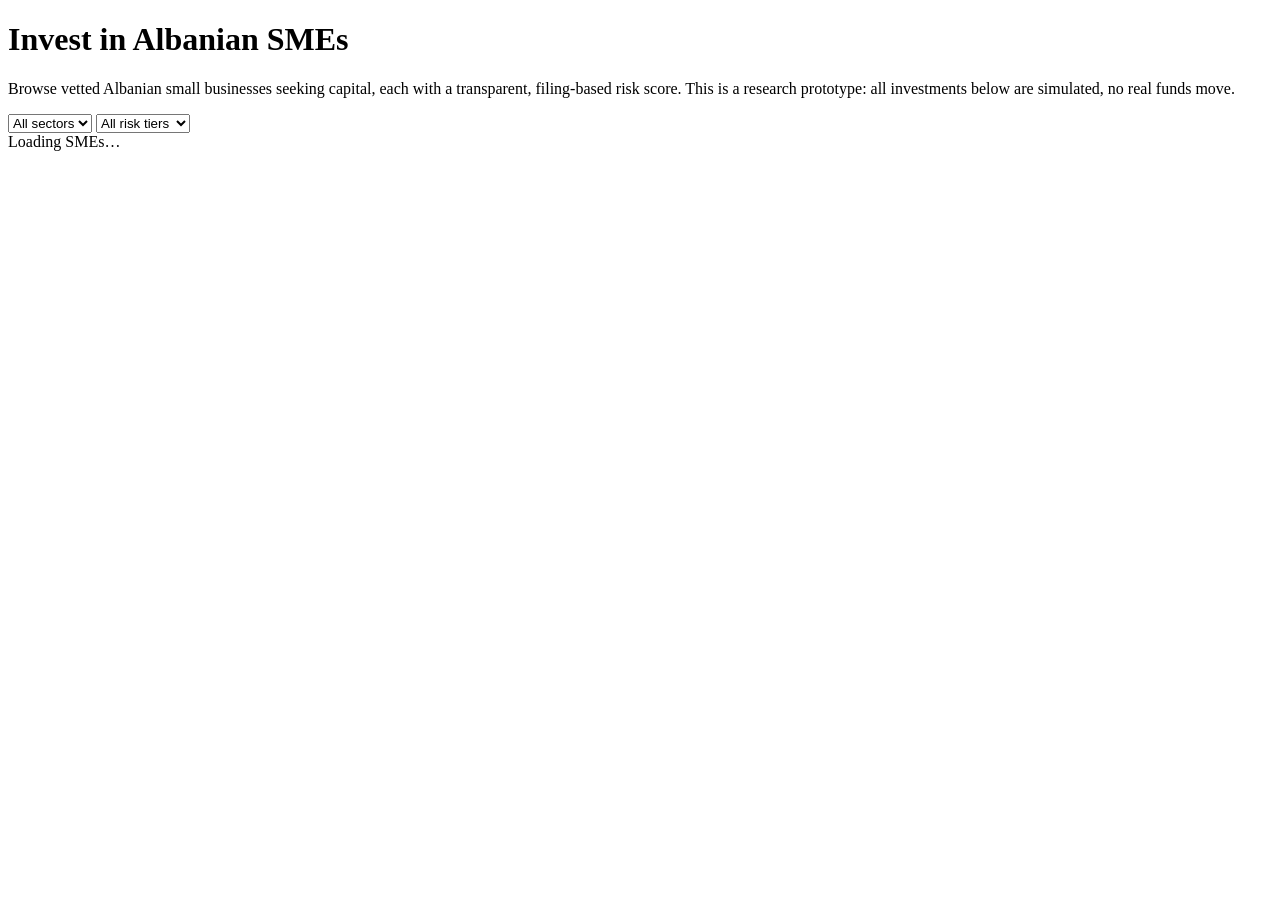
==== frontend/index.html @ 56512184 "Inital Commit" ====
<!doctype html>
<html lang="en">
<head>
  <meta charset="utf-8" />
  <meta name="viewport" content="width=device-width, initial-scale=1" />
  <title>Marketplace — DiasporaInvest Albania</title>
  <link rel="stylesheet" href="/css/style.css" />
</head>
<body>
  <div id="nav"></div>
  <div class="container">
    <h1>Invest in Albanian SMEs</h1>
    <p class="lede">
      Browse vetted Albanian small businesses seeking capital, each with a transparent,
      filing-based risk score. This is a research prototype: all investments below are
      simulated, no real funds move.
    </p>

    <div class="toolbar section-gap">
      <select id="sectorFilter">
        <option value="">All sectors</option>
      </select>
      <select id="tierFilter">
        <option value="">All risk tiers</option>
        <option value="Low">Low risk</option>
        <option value="Medium">Medium risk</option>
        <option value="High">High risk</option>
      </select>
    </div>

    <div id="list" class="grid"><div class="spinner-text">Loading SMEs…</div></div>
  </div>

  <script src="/js/api.js"></script>
  <script>
    mountNav("market");

    const listEl = document.getElementById("list");
    const sectorFilter = document.getElementById("sectorFilter");
    const tierFilter = document.getElementById("tierFilter");

    let all = [];

    function render() {
      const sector = sectorFilter.value;
      const tier = tierFilter.value;
      const filtered = all.filter(s => (!sector || s.sector === sector) && (!tier || s.risk_tier === tier));

      if (filtered.length === 0) {
        listEl.innerHTML = `<p class="muted">No SMEs match these filters.</p>`;
        return;
      }

      listEl.innerHTML = filtered.map(s => `
        <a class="sme-card" href="/sme.html?id=${s.id}">
          <h3>${s.name}</h3>
          <div class="sme-meta">${s.sector} · ${s.city} · founded ${s.founded_year} · ${s.employees} employees</div>
          <div class="sme-desc">Seeking ${fmtMoney(s.funding_goal)} in diaspora capital.</div>
          <div class="sme-card-footer">
            ${tierBadge(s.risk_tier, s.risk_unavailable, s.risk_stale)}
            <span class="muted">${s.risk_score != null ? s.risk_score.toFixed(0) + "/100" : ""}</span>
          </div>
        </a>
      `).join("");
    }

    async function load() {
      try {
        all = await api.listSmes({ status: "vetted" });
        const sectors = [...new Set(all.map(s => s.sector))].sort();
        sectorFilter.innerHTML = `<option value="">All sectors</option>` + sectors.map(s => `<option>${s}</option>`).join("");
        render();
      } catch (e) {
        listEl.innerHTML = `<div class="notice notice-error">Could not load SMEs: ${e.message}</div>`;
      }
    }

    sectorFilter.addEventListener("change", render);
    tierFilter.addEventListener("change", render);
    load();
  </script>
</body>
</html>
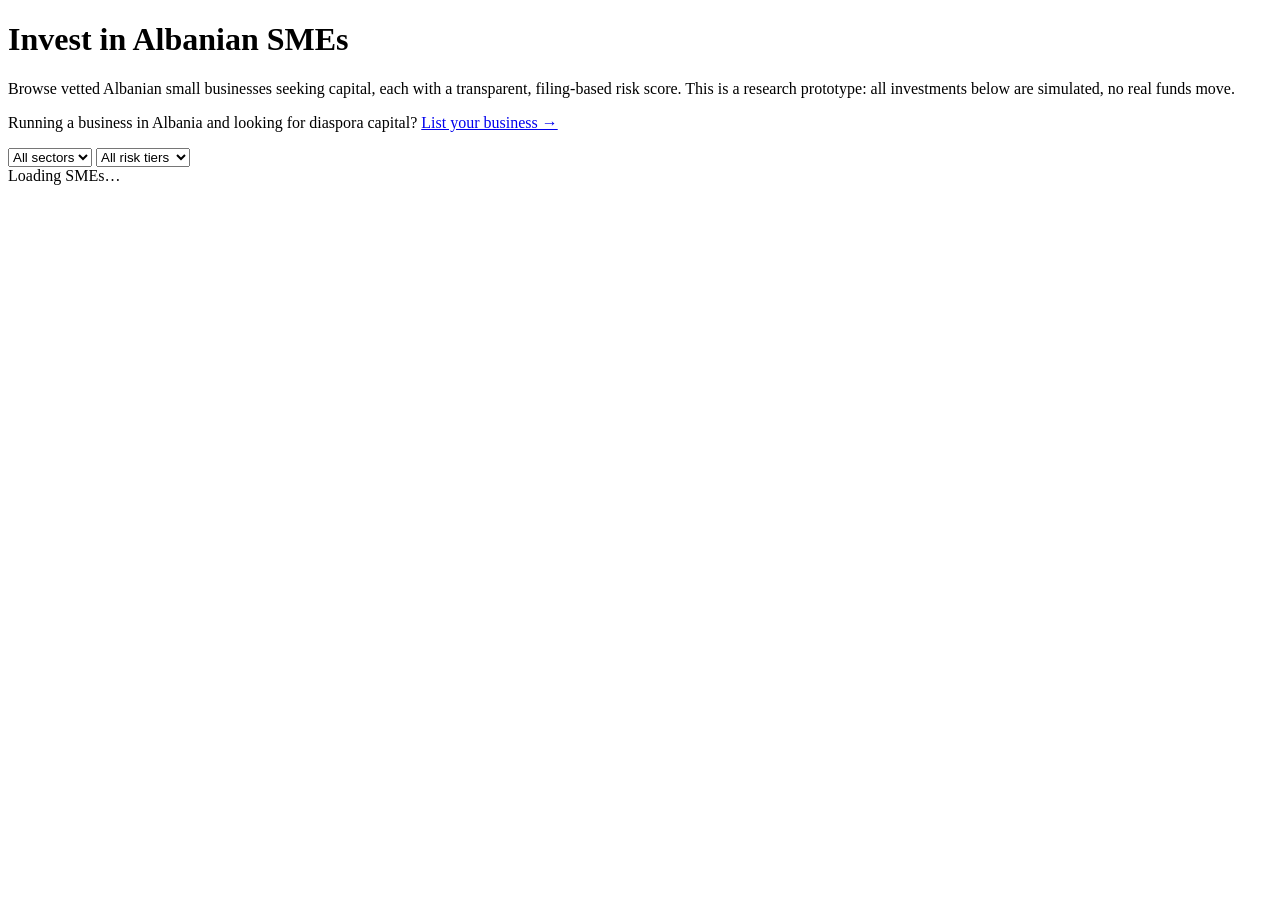
==== commit 04794b1a: "Inital Commit" ====
--- a/frontend/index.html
+++ b/frontend/index.html
@@ -14,6 +14,10 @@
       Browse vetted Albanian small businesses seeking capital, each with a transparent,
       filing-based risk score. This is a research prototype: all investments below are
       simulated, no real funds move.
+    </p>
+    <p class="lede">
+      Running a business in Albania and looking for diaspora capital?
+      <a href="/sme-signup.html">List your business &rarr;</a>
     </p>
 
     <div class="toolbar section-gap">
@@ -32,52 +36,6 @@
   </div>
 
   <script src="/js/api.js"></script>
-  <script>
-    mountNav("market");
-
-    const listEl = document.getElementById("list");
-    const sectorFilter = document.getElementById("sectorFilter");
-    const tierFilter = document.getElementById("tierFilter");
-
-    let all = [];
-
-    function render() {
-      const sector = sectorFilter.value;
-      const tier = tierFilter.value;
-      const filtered = all.filter(s => (!sector || s.sector === sector) && (!tier || s.risk_tier === tier));
-
-      if (filtered.length === 0) {
-        listEl.innerHTML = `<p class="muted">No SMEs match these filters.</p>`;
-        return;
-      }
-
-      listEl.innerHTML = filtered.map(s => `
-        <a class="sme-card" href="/sme.html?id=${s.id}">
-          <h3>${s.name}</h3>
-          <div class="sme-meta">${s.sector} · ${s.city} · founded ${s.founded_year} · ${s.employees} employees</div>
-          <div class="sme-desc">Seeking ${fmtMoney(s.funding_goal)} in diaspora capital.</div>
-          <div class="sme-card-footer">
-            ${tierBadge(s.risk_tier, s.risk_unavailable, s.risk_stale)}
-            <span class="muted">${s.risk_score != null ? s.risk_score.toFixed(0) + "/100" : ""}</span>
-          </div>
-        </a>
-      `).join("");
-    }
-
-    async function load() {
-      try {
-        all = await api.listSmes({ status: "vetted" });
-        const sectors = [...new Set(all.map(s => s.sector))].sort();
-        sectorFilter.innerHTML = `<option value="">All sectors</option>` + sectors.map(s => `<option>${s}</option>`).join("");
-        render();
-      } catch (e) {
-        listEl.innerHTML = `<div class="notice notice-error">Could not load SMEs: ${e.message}</div>`;
-      }
-    }
-
-    sectorFilter.addEventListener("change", render);
-    tierFilter.addEventListener("change", render);
-    load();
-  </script>
+  <script src="/js/page-market.js"></script>
 </body>
 </html>
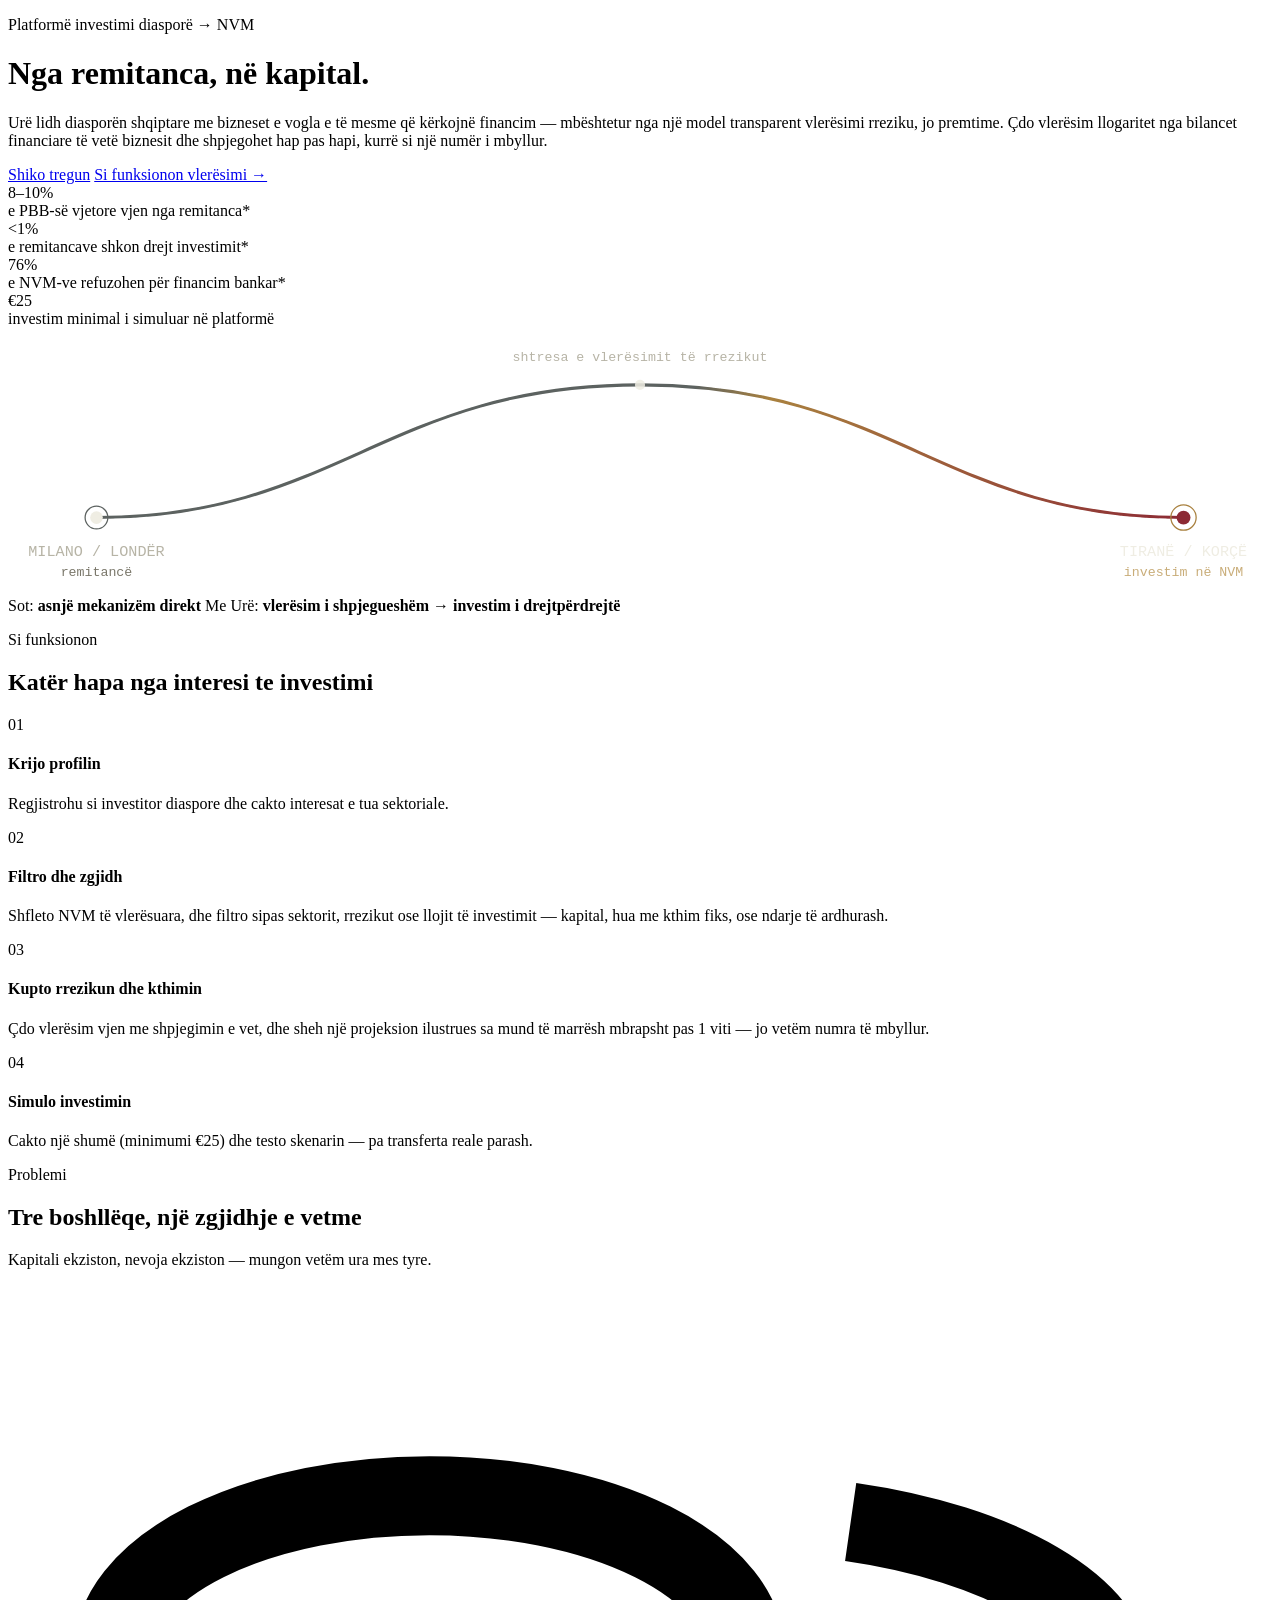
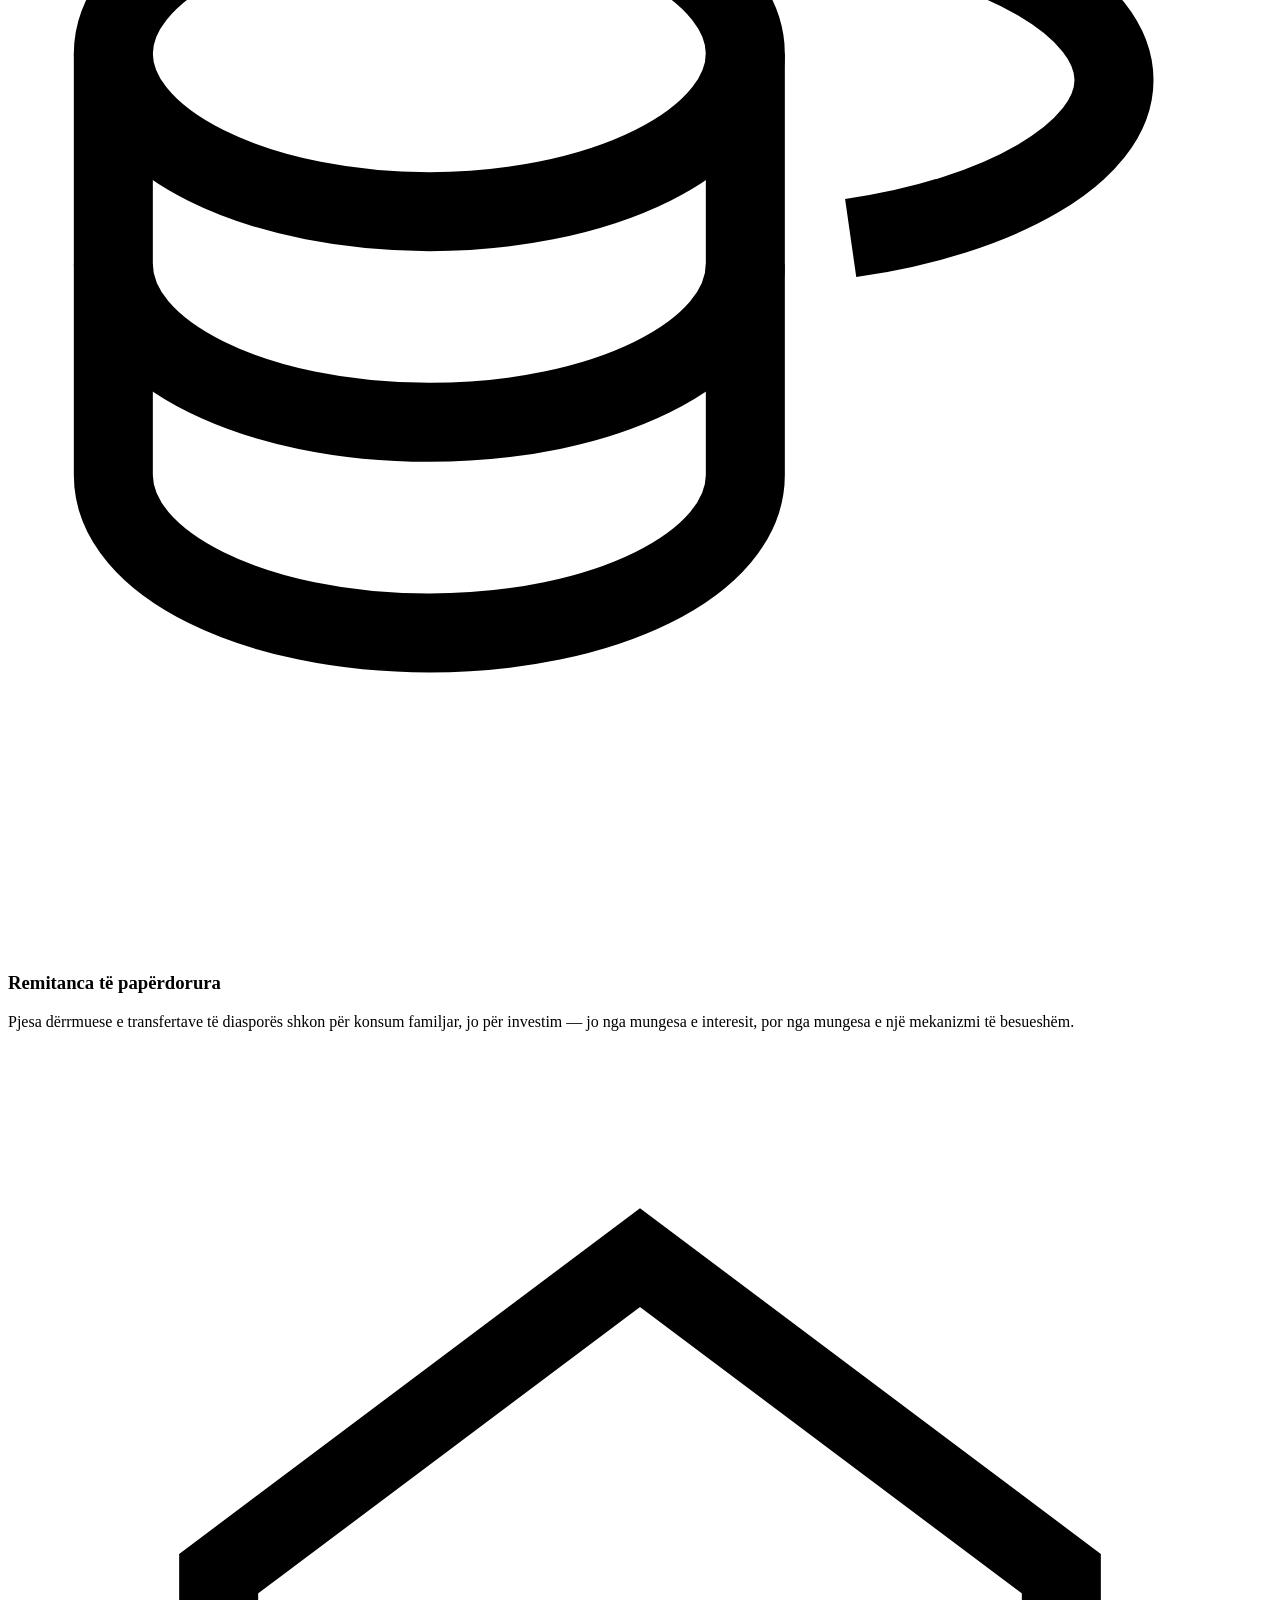
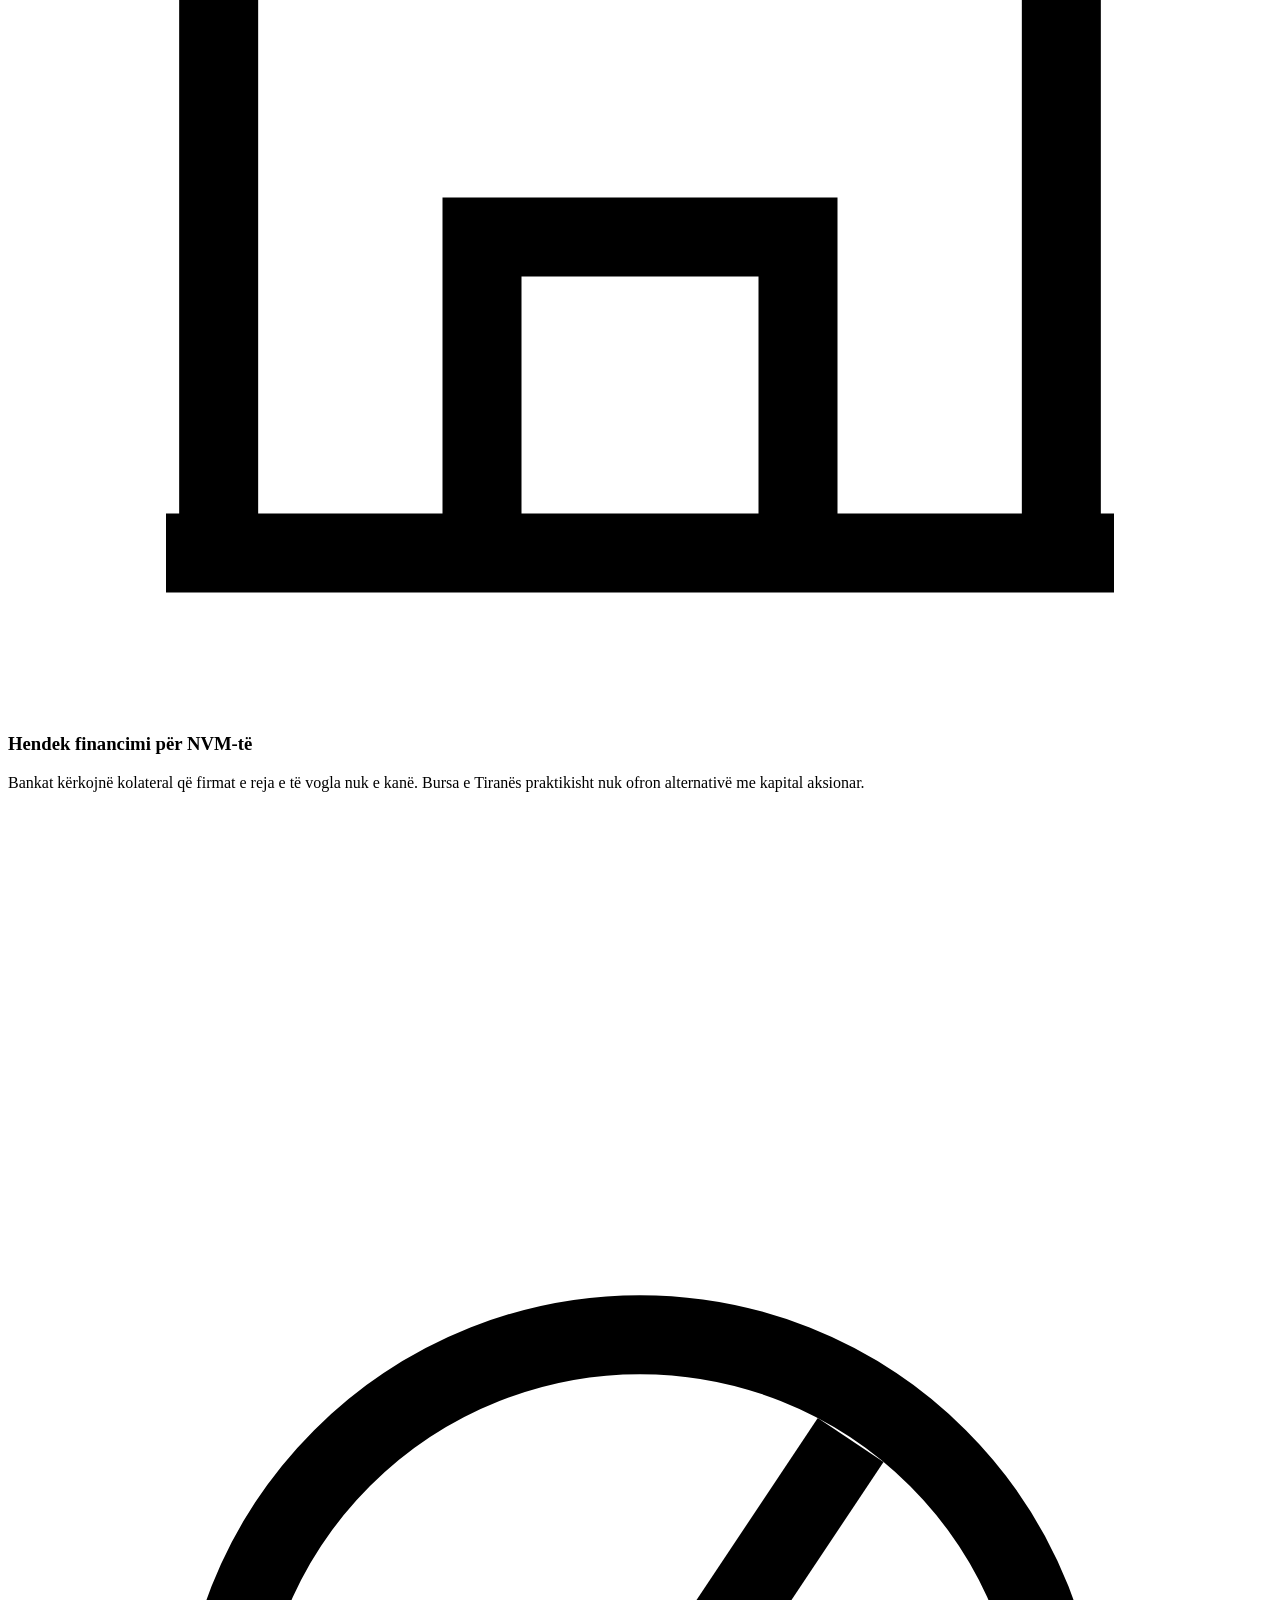
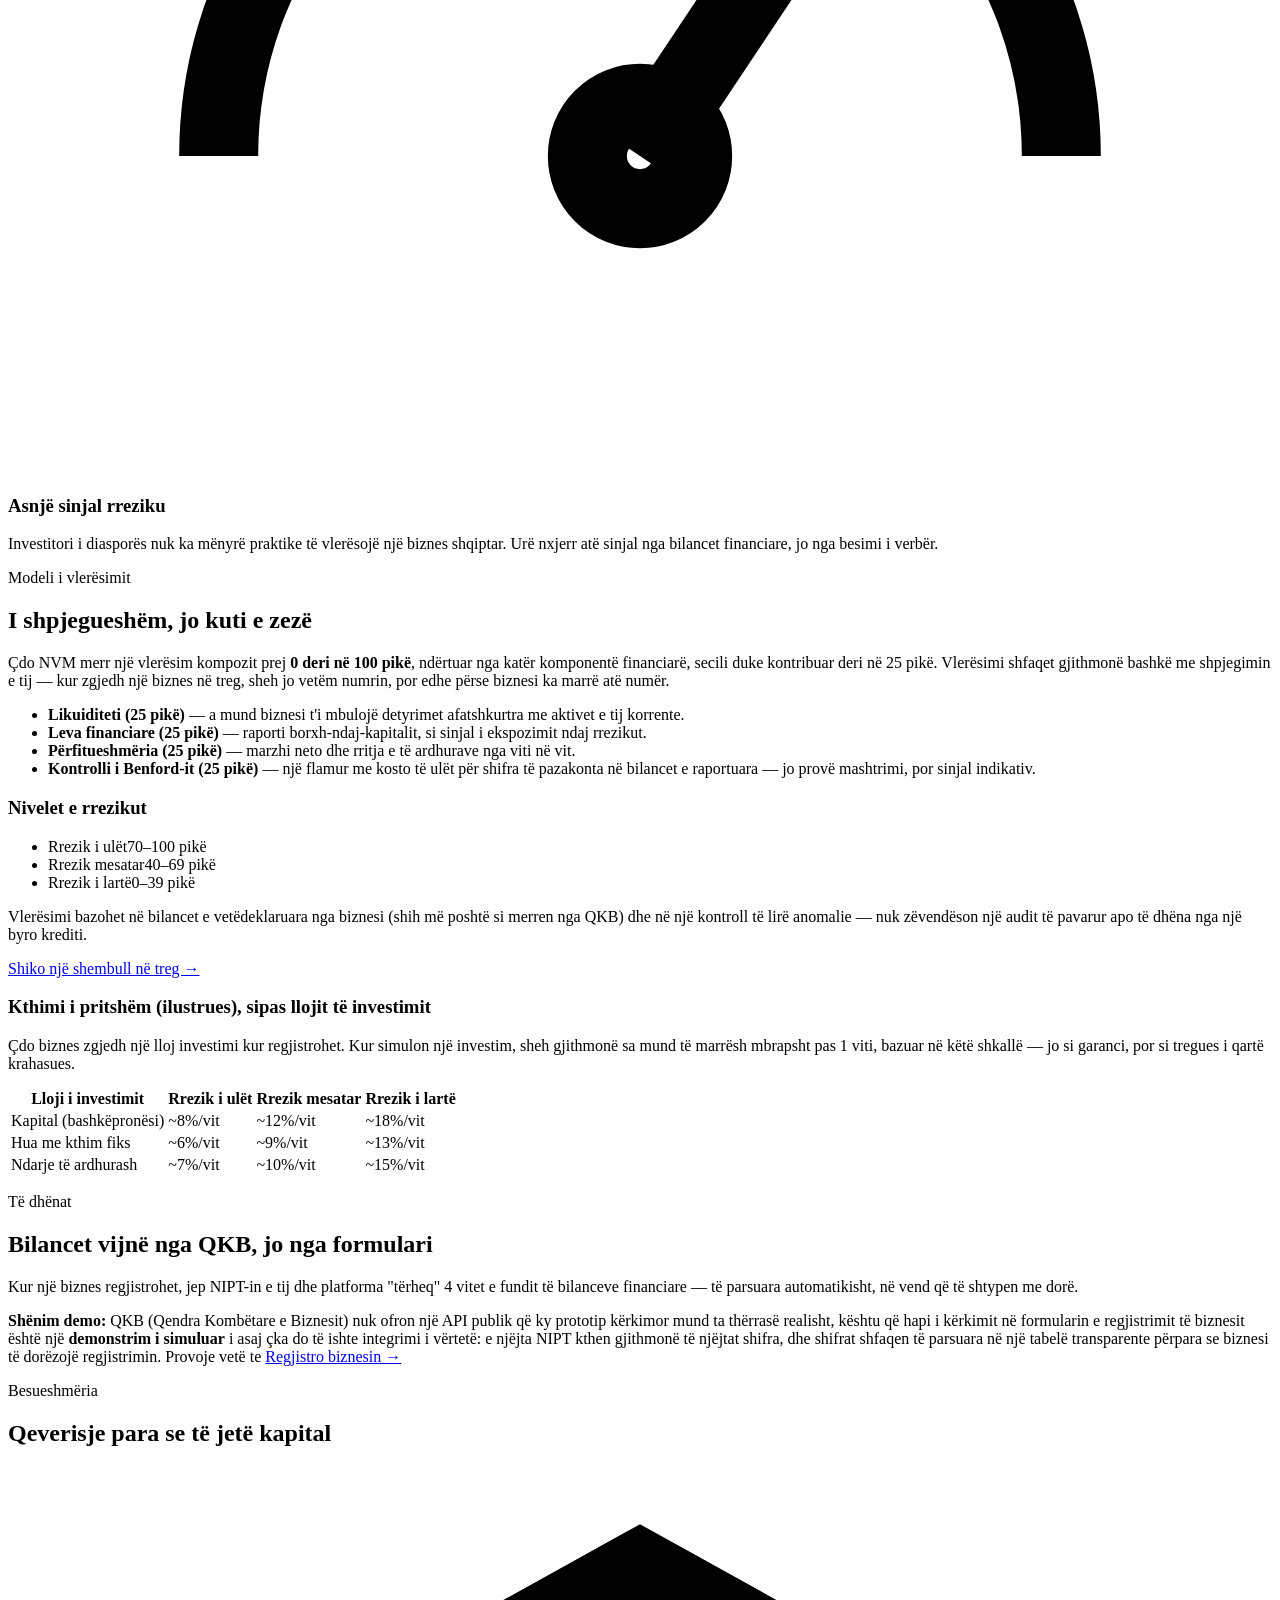
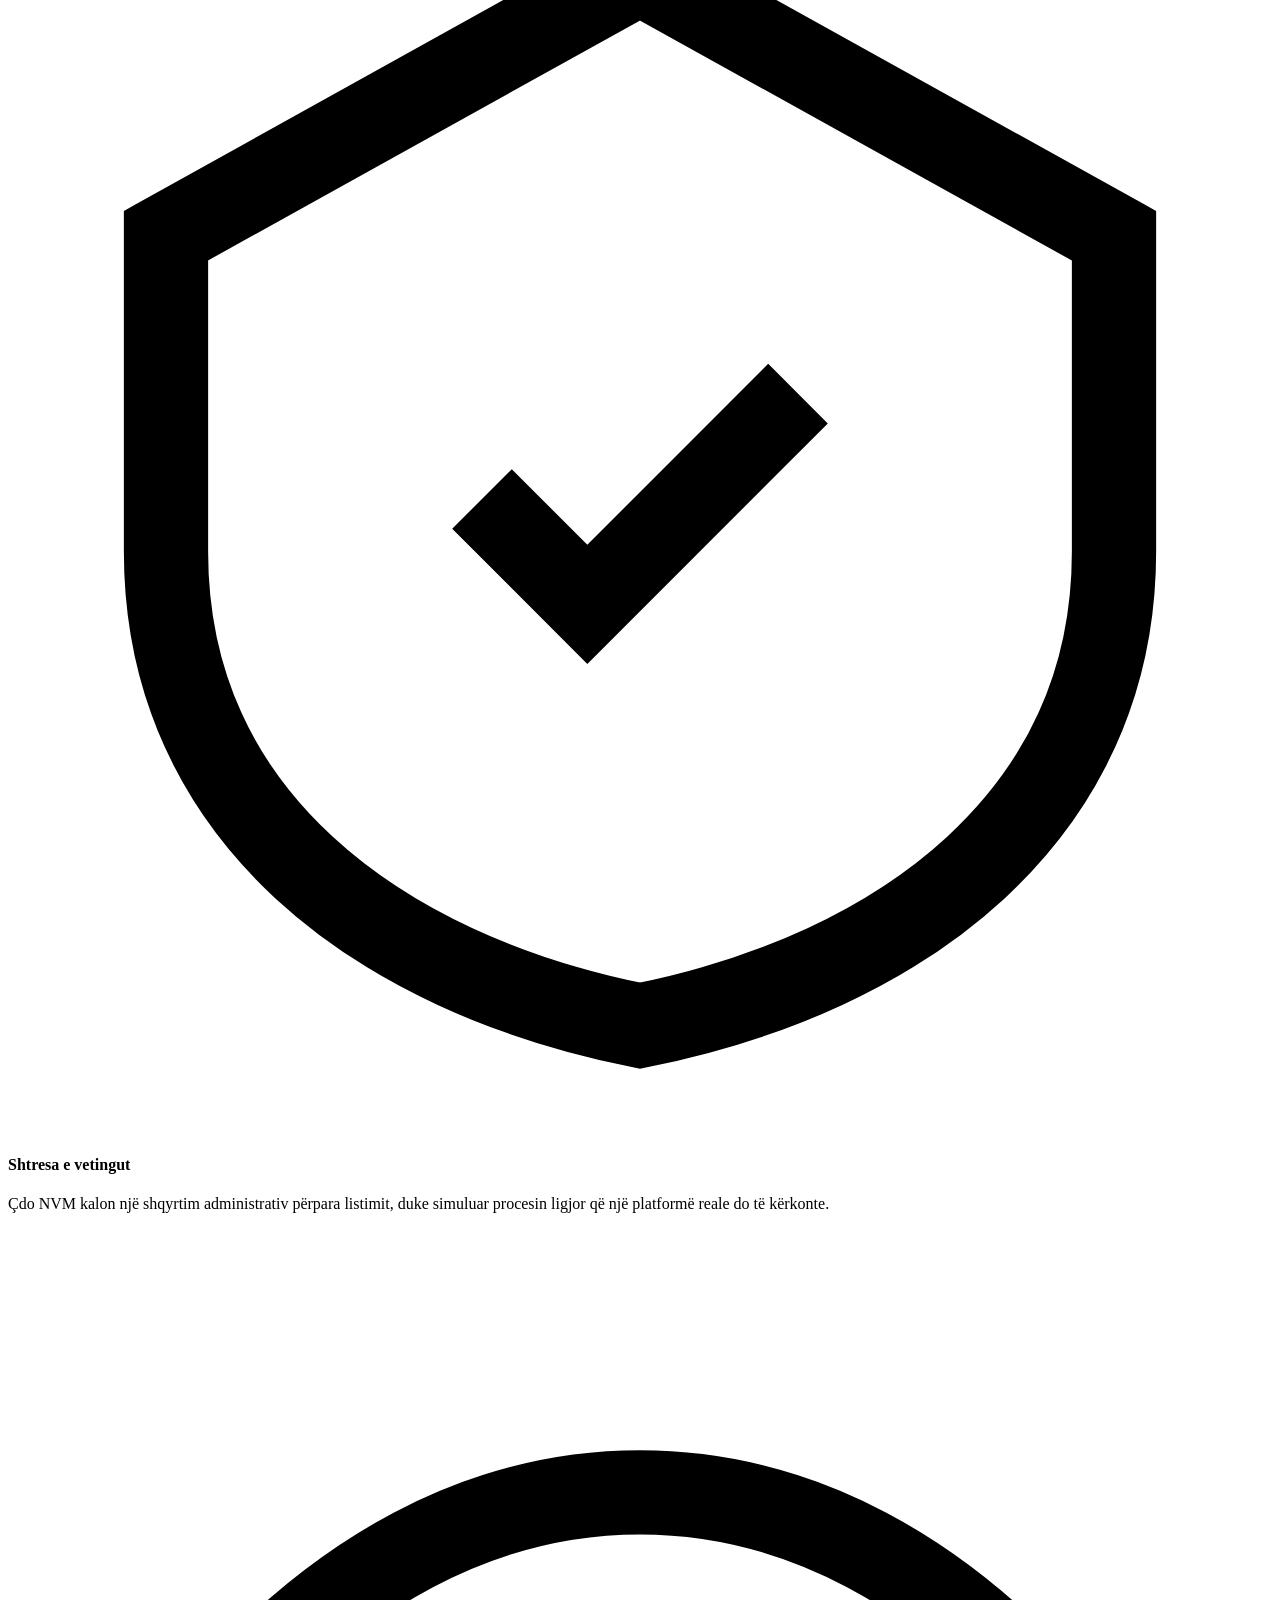
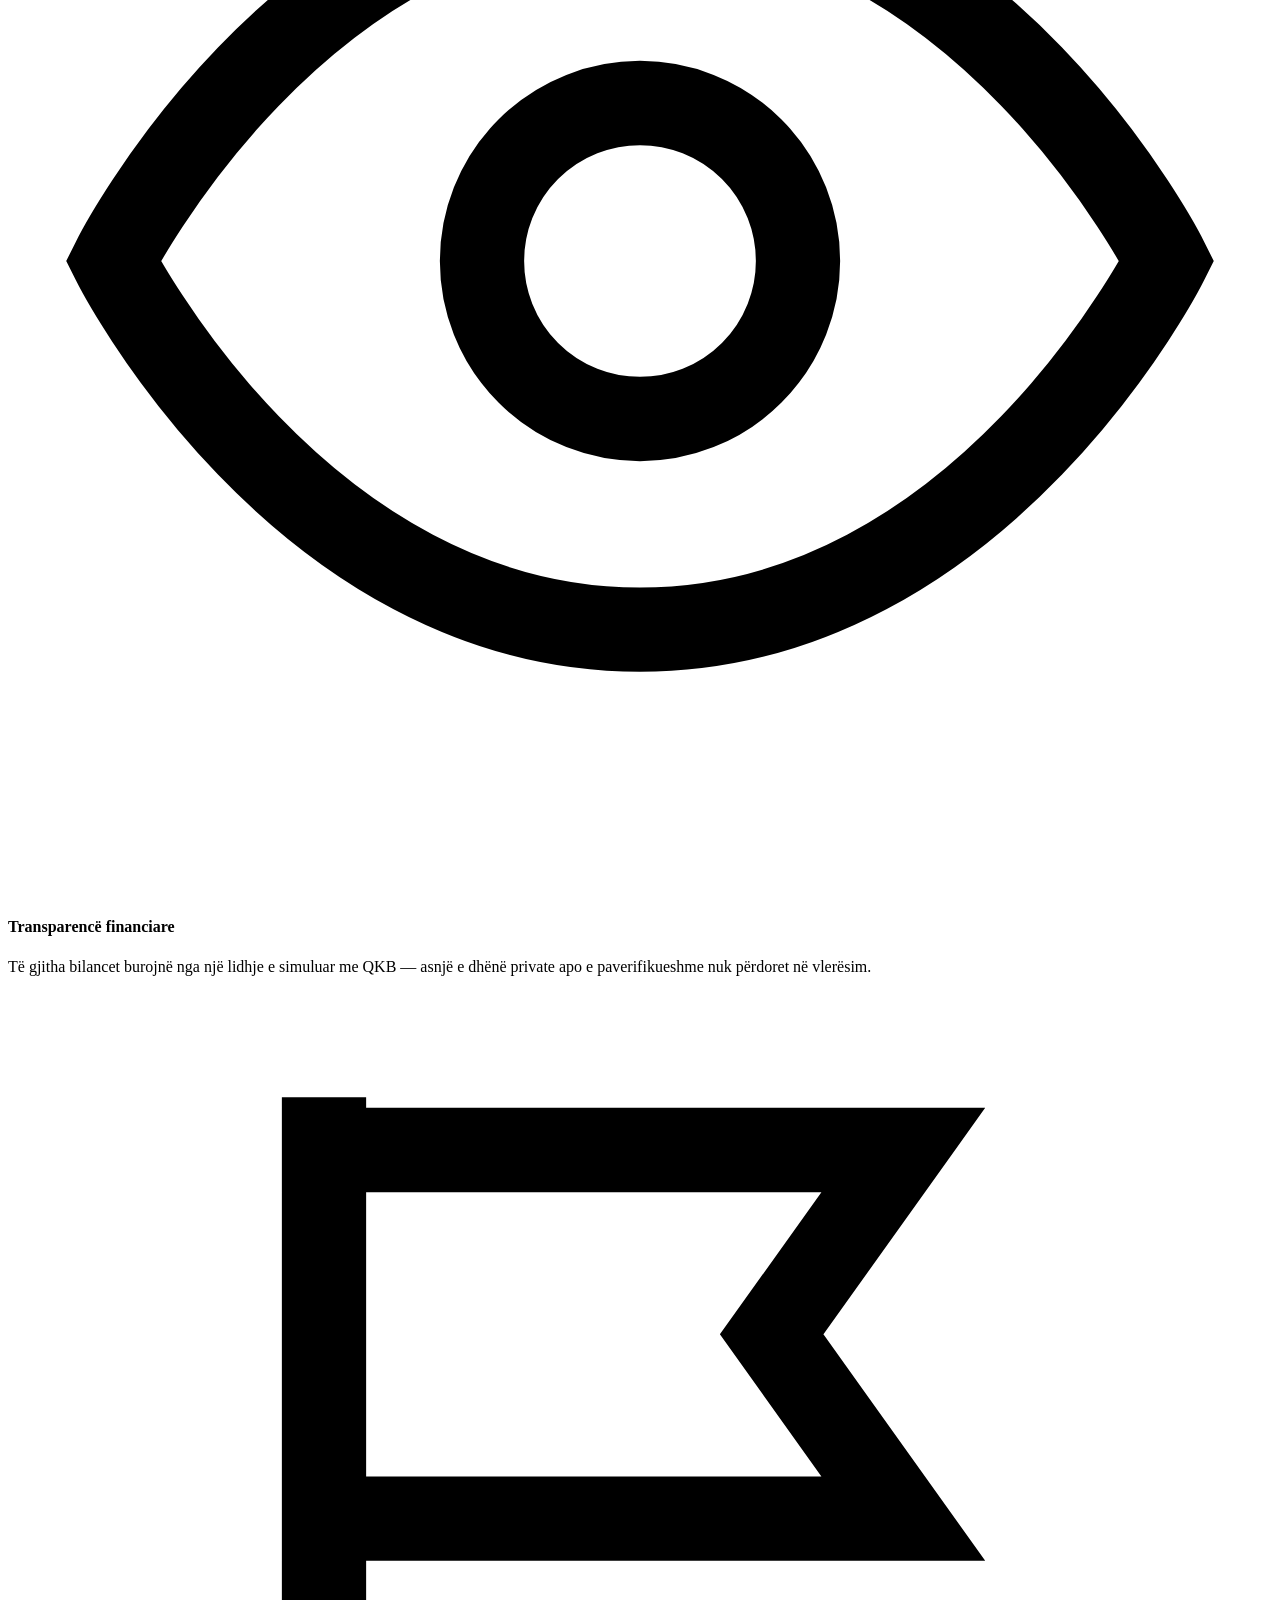
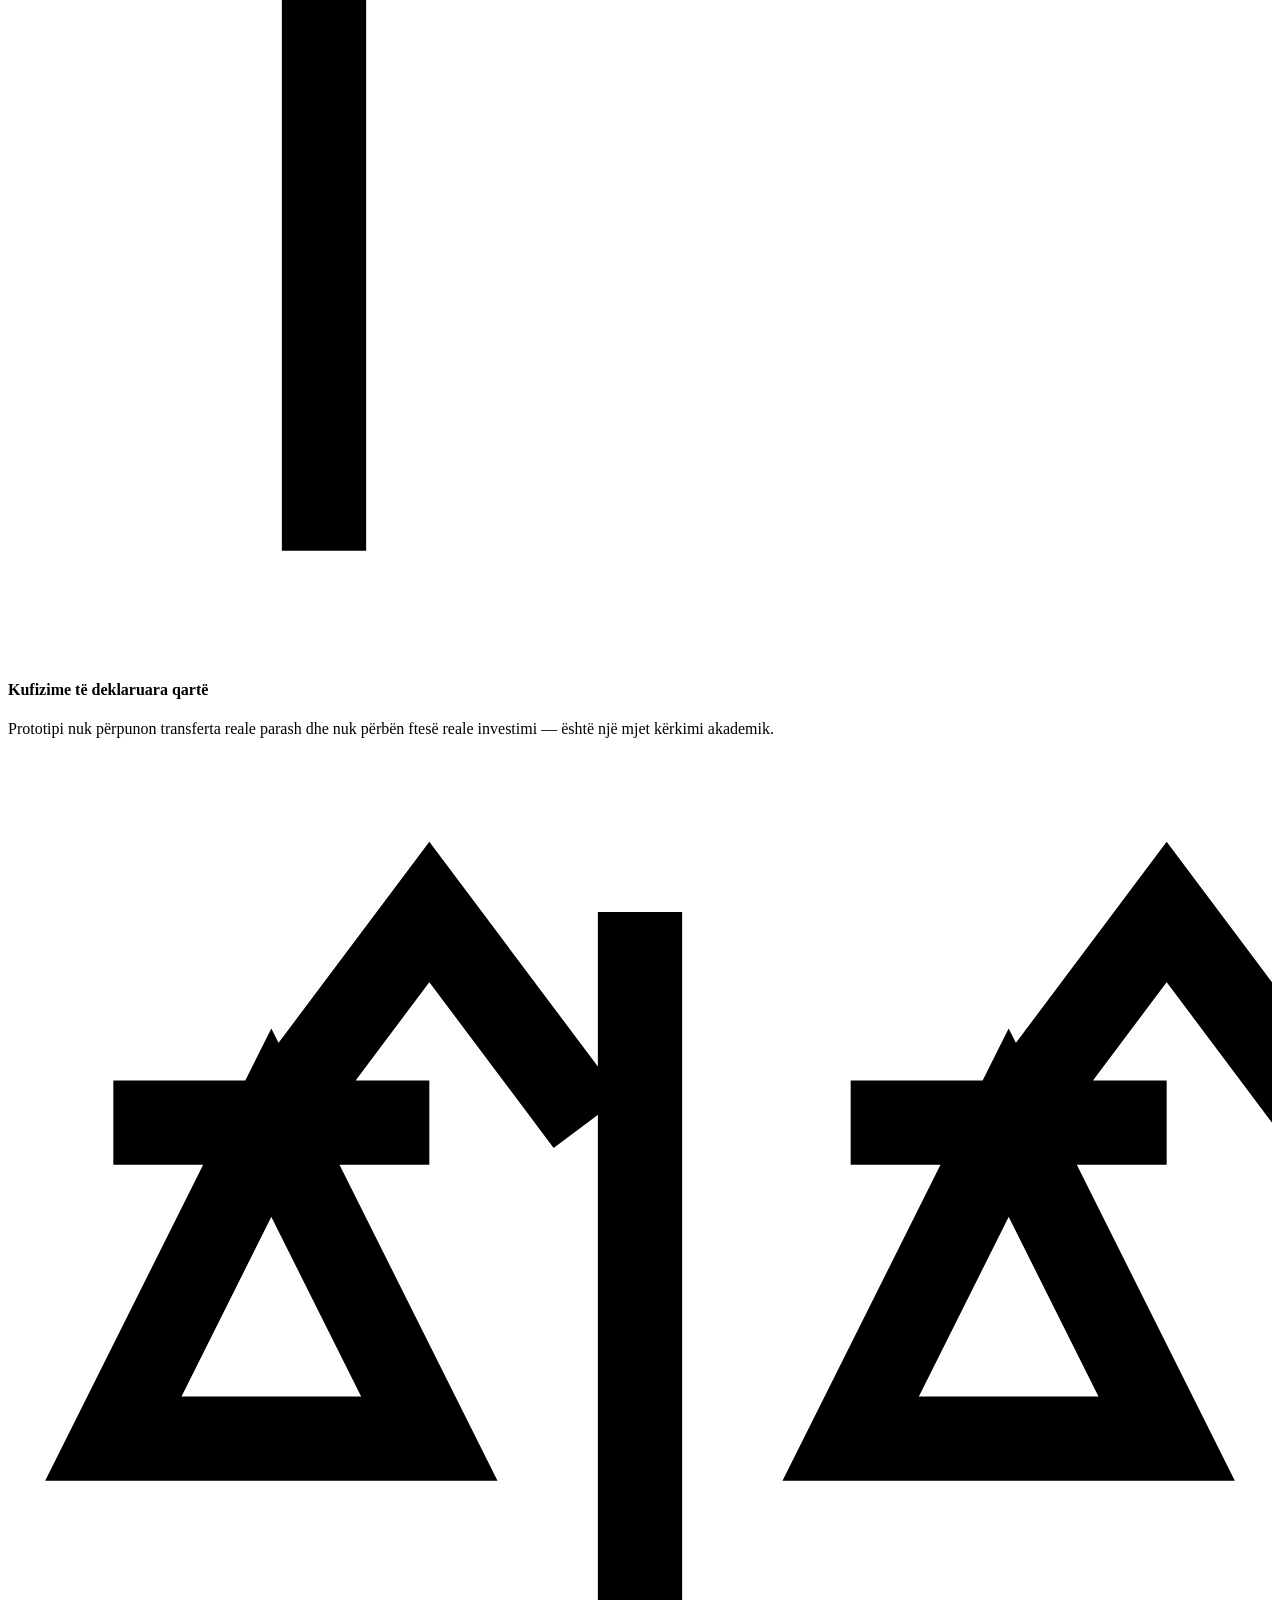
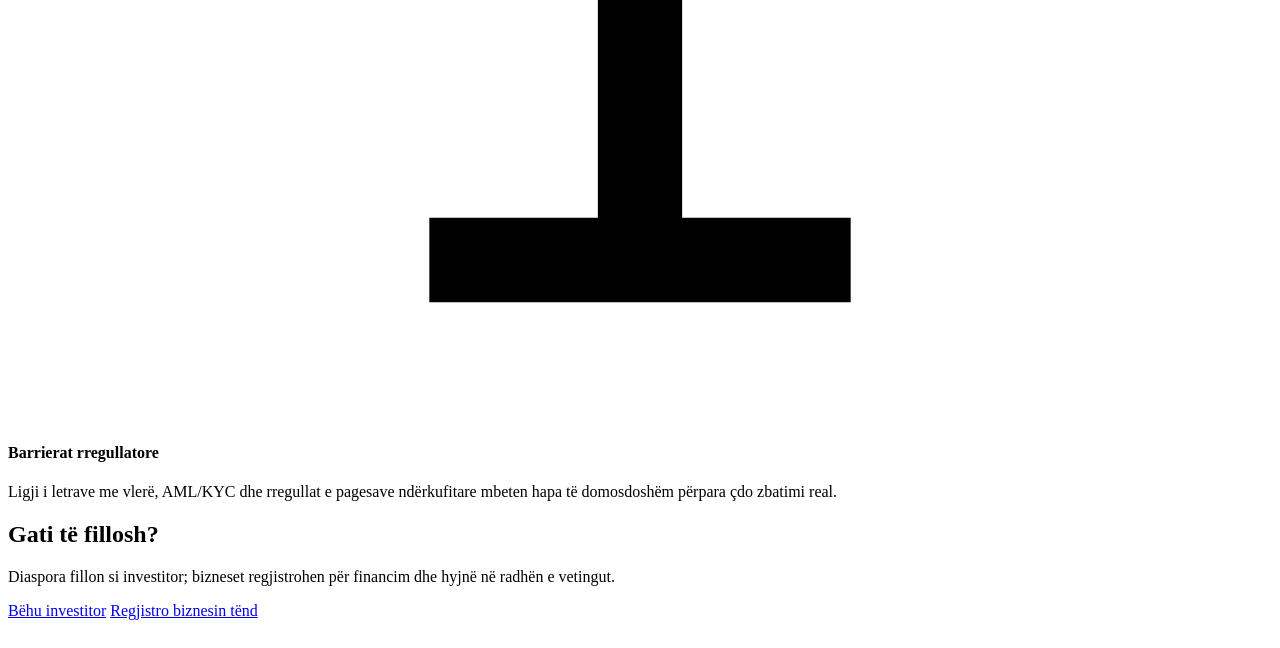
==== commit 2cc6260b: "fixed some UI components and added features related to the data integrity by creating an integration" ====
--- a/frontend/index.html
+++ b/frontend/index.html
@@ -1,41 +1,260 @@
 <!doctype html>
-<html lang="en">
+<html lang="sq">
 <head>
   <meta charset="utf-8" />
   <meta name="viewport" content="width=device-width, initial-scale=1" />
-  <title>Marketplace — DiasporaInvest Albania</title>
+  <title>Urë — Nga remitanca, në kapital</title>
+  <script src="/js/theme-init.js"></script>
   <link rel="stylesheet" href="/css/style.css" />
 </head>
 <body>
   <div id="nav"></div>
-  <div class="container">
-    <h1>Invest in Albanian SMEs</h1>
+
+  <div class="container hero">
+    <p class="eyebrow">Platformë investimi diasporë → NVM</p>
+    <h1>Nga remitanca, në kapital.</h1>
     <p class="lede">
-      Browse vetted Albanian small businesses seeking capital, each with a transparent,
-      filing-based risk score. This is a research prototype: all investments below are
-      simulated, no real funds move.
+      Urë lidh diasporën shqiptare me bizneset e vogla e të mesme që kërkojnë financim —
+      mbështetur nga një model transparent vlerësimi rreziku, jo premtime. Çdo vlerësim
+      llogaritet nga bilancet financiare të vetë biznesit dhe shpjegohet hap pas hapi,
+      kurrë si një numër i mbyllur.
     </p>
-    <p class="lede">
-      Running a business in Albania and looking for diaspora capital?
-      <a href="/sme-signup.html">List your business &rarr;</a>
-    </p>
-
-    <div class="toolbar section-gap">
-      <select id="sectorFilter">
-        <option value="">All sectors</option>
-      </select>
-      <select id="tierFilter">
-        <option value="">All risk tiers</option>
-        <option value="Low">Low risk</option>
-        <option value="Medium">Medium risk</option>
-        <option value="High">High risk</option>
-      </select>
-    </div>
-
-    <div id="list" class="grid"><div class="spinner-text">Loading SMEs…</div></div>
+    <div class="hero-actions">
+      <a class="cta-btn btn primary" href="/marketplace.html">Shiko tregun</a>
+      <a class="cta-ghost btn" href="#modeli-vleresimit">Si funksionon vlerësimi →</a>
+    </div>
+    <div class="stat-strip">
+      <div><div class="stat-num">8–10%</div><div class="stat-label">e PBB-së vjetore vjen nga remitanca*</div></div>
+      <div><div class="stat-num">&lt;1%</div><div class="stat-label">e remitancave shkon drejt investimit*</div></div>
+      <div><div class="stat-num">76%</div><div class="stat-label">e NVM-ve refuzohen për financim bankar*</div></div>
+      <div><div class="stat-num">€25</div><div class="stat-label">investim minimal i simuluar në platformë</div></div>
+    </div>
   </div>
 
+  <div class="container bridge-wrap">
+    <div class="bridge-frame">
+      <svg viewBox="0 0 1000 210" xmlns="http://www.w3.org/2000/svg" aria-hidden="true">
+        <defs>
+          <linearGradient id="threadGrad" x1="0" y1="0" x2="1" y2="0">
+            <stop offset="0" stop-color="#5C6260"/>
+            <stop offset="0.55" stop-color="#5C6260"/>
+            <stop offset="0.62" stop-color="#A9813F"/>
+            <stop offset="1" stop-color="#8C2A34"/>
+          </linearGradient>
+        </defs>
+        <path d="M70 150 C 260 150, 300 45, 500 45 S 740 150, 930 150" fill="none" stroke="url(#threadGrad)" stroke-width="1.6" stroke-dasharray="4 6" opacity="0.6"/>
+        <path d="M70 150 C 260 150, 300 45, 500 45 S 740 150, 930 150" fill="none" stroke="url(#threadGrad)" stroke-width="2.4"/>
+        <circle cx="70" cy="150" r="5" fill="#EFEDE3"/>
+        <circle cx="70" cy="150" r="9" fill="none" stroke="#5C6260" stroke-width="1"/>
+        <text x="70" y="180" text-anchor="middle" font-family="ui-monospace,monospace" font-size="12" fill="#B7B4A6">MILANO / LONDËR</text>
+        <text x="70" y="196" text-anchor="middle" font-family="ui-monospace,monospace" font-size="10.5" fill="#7A776A">remitancë</text>
+        <circle cx="930" cy="150" r="5.5" fill="#8C2A34"/>
+        <circle cx="930" cy="150" r="10" fill="none" stroke="#A9813F" stroke-width="1"/>
+        <text x="930" y="180" text-anchor="middle" font-family="ui-monospace,monospace" font-size="12" fill="#EFEDE3">TIRANË / KORÇË</text>
+        <text x="930" y="196" text-anchor="middle" font-family="ui-monospace,monospace" font-size="10.5" fill="#C9AD79">investim në NVM</text>
+        <circle cx="500" cy="45" r="4" fill="#EFEDE3" opacity="0.85"/>
+        <text x="500" y="26" text-anchor="middle" font-family="ui-monospace,monospace" font-size="10.5" fill="#B7B4A6">shtresa e vlerësimit të rrezikut</text>
+      </svg>
+      <div class="bridge-caption">
+        <span>Sot: <b>asnjë mekanizëm direkt</b></span>
+        <span>Me Urë: <b>vlerësim i shpjegueshëm → investim i drejtpërdrejtë</b></span>
+      </div>
+    </div>
+  </div>
+
+  <section class="container landing-section" id="si-funksionon">
+    <div class="landing-head">
+      <div>
+        <p class="section-tag">Si funksionon</p>
+        <h2>Katër hapa nga interesi te investimi</h2>
+      </div>
+    </div>
+    <div class="steps">
+      <div class="step">
+        <span class="step-num">01</span>
+        <h4>Krijo profilin</h4>
+        <p>Regjistrohu si investitor diaspore dhe cakto interesat e tua sektoriale.</p>
+      </div>
+      <div class="step">
+        <span class="step-num">02</span>
+        <h4>Filtro dhe zgjidh</h4>
+        <p>Shfleto NVM të vlerësuara, dhe filtro sipas sektorit, rrezikut ose llojit të
+        investimit — kapital, hua me kthim fiks, ose ndarje të ardhurash.</p>
+      </div>
+      <div class="step">
+        <span class="step-num">03</span>
+        <h4>Kupto rrezikun dhe kthimin</h4>
+        <p>Çdo vlerësim vjen me shpjegimin e vet, dhe sheh një projeksion ilustrues sa mund
+        të marrësh mbrapsht pas 1 viti — jo vetëm numra të mbyllur.</p>
+      </div>
+      <div class="step">
+        <span class="step-num">04</span>
+        <h4>Simulo investimin</h4>
+        <p>Cakto një shumë (minimumi €25) dhe testo skenarin — pa transferta reale parash.</p>
+      </div>
+    </div>
+  </section>
+
+  <section class="container landing-section" id="problemi">
+    <div class="landing-head">
+      <div>
+        <p class="section-tag">Problemi</p>
+        <h2>Tre boshllëqe, një zgjidhje e vetme</h2>
+      </div>
+      <p class="lede">Kapitali ekziston, nevoja ekziston — mungon vetëm ura mes tyre.</p>
+    </div>
+    <div class="problems">
+      <div class="problem-card">
+        <svg class="problem-icon" viewBox="0 0 24 24" fill="none" stroke="currentColor" stroke-width="1.5"><ellipse cx="8" cy="7" rx="6" ry="3"/><path d="M2 7v4c0 1.7 2.7 3 6 3s6-1.3 6-3V7"/><path d="M2 11v4c0 1.7 2.7 3 6 3s6-1.3 6-3v-4"/><path d="M16 4.5c2.8.4 5 1.6 5 3s-2.2 2.6-5 3"/></svg>
+        <h3>Remitanca të papërdorura</h3>
+        <p>Pjesa dërrmuese e transfertave të diasporës shkon për konsum familjar, jo për
+        investim — jo nga mungesa e interesit, por nga mungesa e një mekanizmi të besueshëm.</p>
+      </div>
+      <div class="problem-card">
+        <svg class="problem-icon" viewBox="0 0 24 24" fill="none" stroke="currentColor" stroke-width="1.5"><path d="M3 21h18M4 21V10l8-6 8 6v11M9 21v-6h6v6"/></svg>
+        <h3>Hendek financimi për NVM-të</h3>
+        <p>Bankat kërkojnë kolateral që firmat e reja e të vogla nuk e kanë. Bursa e Tiranës
+        praktikisht nuk ofron alternativë me kapital aksionar.</p>
+      </div>
+      <div class="problem-card">
+        <svg class="problem-icon" viewBox="0 0 24 24" fill="none" stroke="currentColor" stroke-width="1.5"><path d="M4 18a8 8 0 1 1 16 0"/><path d="M12 18l4-6"/><circle cx="12" cy="18" r="1"/></svg>
+        <h3>Asnjë sinjal rreziku</h3>
+        <p>Investitori i diasporës nuk ka mënyrë praktike të vlerësojë një biznes shqiptar.
+        Urë nxjerr atë sinjal nga bilancet financiare, jo nga besimi i verbër.</p>
+      </div>
+    </div>
+  </section>
+
+  <section class="container landing-section" id="modeli-vleresimit">
+    <div class="landing-head">
+      <div>
+        <p class="section-tag">Modeli i vlerësimit</p>
+        <h2>I shpjegueshëm, jo kuti e zezë</h2>
+      </div>
+    </div>
+    <div class="grading-teaser">
+      <div>
+        <p class="lede">
+          Çdo NVM merr një vlerësim kompozit prej <strong>0 deri në 100 pikë</strong>, ndërtuar
+          nga katër komponentë financiarë, secili duke kontribuar deri në 25 pikë. Vlerësimi
+          shfaqet gjithmonë bashkë me shpjegimin e tij — kur zgjedh një biznes në treg, sheh
+          jo vetëm numrin, por edhe përse biznesi ka marrë atë numër.
+        </p>
+        <ul class="component-list">
+          <li><b>Likuiditeti (25 pikë)</b> — a mund biznesi t'i mbulojë detyrimet afatshkurtra me aktivet e tij korrente.</li>
+          <li><b>Leva financiare (25 pikë)</b> — raporti borxh-ndaj-kapitalit, si sinjal i ekspozimit ndaj rrezikut.</li>
+          <li><b>Përfitueshmëria (25 pikë)</b> — marzhi neto dhe rritja e të ardhurave nga viti në vit.</li>
+          <li><b>Kontrolli i Benford-it (25 pikë)</b> — një flamur me kosto të ulët për shifra të pazakonta në bilancet e raportuara — jo provë mashtrimi, por sinjal indikativ.</li>
+        </ul>
+      </div>
+      <div class="grading-explainer">
+        <h3>Nivelet e rrezikut</h3>
+        <ul class="tier-legend">
+          <li><span class="badge badge-low"><span class="dot"></span>Rrezik i ulët</span><span class="muted">70–100 pikë</span></li>
+          <li><span class="badge badge-medium"><span class="dot"></span>Rrezik mesatar</span><span class="muted">40–69 pikë</span></li>
+          <li><span class="badge badge-high"><span class="dot"></span>Rrezik i lartë</span><span class="muted">0–39 pikë</span></li>
+        </ul>
+        <p class="muted section-gap">
+          Vlerësimi bazohet në bilancet e vetëdeklaruara nga biznesi (shih më poshtë si merren
+          nga QKB) dhe në një kontroll të lirë anomalie — nuk zëvendëson një audit të pavarur
+          apo të dhëna nga një byro krediti.
+        </p>
+        <a class="btn primary section-gap" href="/marketplace.html">Shiko një shembull në treg →</a>
+      </div>
+    </div>
+
+    <div class="grading-explainer section-gap">
+      <h3>Kthimi i pritshëm (ilustrues), sipas llojit të investimit</h3>
+      <p class="muted" style="margin-bottom:14px">
+        Çdo biznes zgjedh një lloj investimi kur regjistrohet. Kur simulon një investim, sheh
+        gjithmonë sa mund të marrësh mbrapsht pas 1 viti, bazuar në këtë shkallë — jo si garanci,
+        por si tregues i qartë krahasues.
+      </p>
+      <div class="wrap-scroll" style="overflow-x:auto">
+        <table>
+          <thead><tr><th>Lloji i investimit</th><th class="num">Rrezik i ulët</th><th class="num">Rrezik mesatar</th><th class="num">Rrezik i lartë</th></tr></thead>
+          <tbody>
+            <tr><td>Kapital (bashkëpronësi)</td><td class="num">~8%/vit</td><td class="num">~12%/vit</td><td class="num">~18%/vit</td></tr>
+            <tr><td>Hua me kthim fiks</td><td class="num">~6%/vit</td><td class="num">~9%/vit</td><td class="num">~13%/vit</td></tr>
+            <tr><td>Ndarje të ardhurash</td><td class="num">~7%/vit</td><td class="num">~10%/vit</td><td class="num">~15%/vit</td></tr>
+          </tbody>
+        </table>
+      </div>
+    </div>
+  </section>
+
+  <section class="container landing-section" id="qkb">
+    <div class="landing-head">
+      <div>
+        <p class="section-tag">Të dhënat</p>
+        <h2>Bilancet vijnë nga QKB, jo nga formulari</h2>
+      </div>
+      <p class="lede">
+        Kur një biznes regjistrohet, jep NIPT-in e tij dhe platforma "tërheq" 4 vitet e fundit
+        të bilanceve financiare — të parsuara automatikisht, në vend që të shtypen me dorë.
+      </p>
+    </div>
+    <div class="grading-explainer">
+      <p>
+        <strong>Shënim demo:</strong> QKB (Qendra Kombëtare e Biznesit) nuk ofron një API publik
+        që ky prototip kërkimor mund ta thërrasë realisht, kështu që hapi i kërkimit në formularin
+        e regjistrimit të biznesit është një <strong>demonstrim i simuluar</strong> i asaj çka do
+        të ishte integrimi i vërtetë: e njëjta NIPT kthen gjithmonë të njëjtat shifra, dhe shifrat
+        shfaqen të parsuara në një tabelë transparente përpara se biznesi të dorëzojë regjistrimin.
+        Provoje vetë te <a href="/sme-signup.html">Regjistro biznesin →</a>
+      </p>
+    </div>
+  </section>
+
+  <section class="container landing-section" id="besueshmeria">
+    <div class="landing-head">
+      <div>
+        <p class="section-tag">Besueshmëria</p>
+        <h2>Qeverisje para se të jetë kapital</h2>
+      </div>
+    </div>
+    <div class="trust-list">
+      <div class="trust-item">
+        <svg class="trust-icon" viewBox="0 0 24 24" fill="none" stroke="currentColor" stroke-width="1.6"><path d="M12 2 3 7v6c0 5 4 8 9 9 5-1 9-4 9-9V7l-9-5Z"/><path d="M9 12l2 2 4-4"/></svg>
+        <div><h4>Shtresa e vetingut</h4>
+        <p>Çdo NVM kalon një shqyrtim administrativ përpara listimit, duke simuluar procesin
+        ligjor që një platformë reale do të kërkonte.</p></div>
+      </div>
+      <div class="trust-item">
+        <svg class="trust-icon" viewBox="0 0 24 24" fill="none" stroke="currentColor" stroke-width="1.6"><path d="M2 12s3.5-7 10-7 10 7 10 7-3.5 7-10 7-10-7-10-7Z"/><circle cx="12" cy="12" r="3"/></svg>
+        <div><h4>Transparencë financiare</h4>
+        <p>Të gjitha bilancet burojnë nga një lidhje e simuluar me QKB — asnjë e dhënë private
+        apo e paverifikueshme nuk përdoret në vlerësim.</p></div>
+      </div>
+      <div class="trust-item">
+        <svg class="trust-icon" viewBox="0 0 24 24" fill="none" stroke="currentColor" stroke-width="1.6"><path d="M6 2v20M6 3h11l-2.5 3.5L17 10H6"/></svg>
+        <div><h4>Kufizime të deklaruara qartë</h4>
+        <p>Prototipi nuk përpunon transferta reale parash dhe nuk përbën ftesë reale investimi
+        — është një mjet kërkimi akademik.</p></div>
+      </div>
+      <div class="trust-item">
+        <svg class="trust-icon" viewBox="0 0 24 24" fill="none" stroke="currentColor" stroke-width="1.6"><path d="M12 3v18M8 21h8M5 7l3-4 3 4M2 7h6M19 7l3-4 3 4M16 7h6M5 7l-3 6h6l-3-6Zm14 0l-3 6h6l-3-6Z"/></svg>
+        <div><h4>Barrierat rregullatore</h4>
+        <p>Ligji i letrave me vlerë, AML/KYC dhe rregullat e pagesave ndërkufitare mbeten hapa
+        të domosdoshëm përpara çdo zbatimi real.</p></div>
+      </div>
+    </div>
+  </section>
+
+  <div class="container" style="padding-bottom:20px;">
+    <div class="cta-banner">
+      <h2>Gati të fillosh?</h2>
+      <p>Diaspora fillon si investitor; bizneset regjistrohen për financim dhe hyjnë në radhën e vetingut.</p>
+      <div class="hero-actions">
+        <a class="btn cta-btn-invert" href="/investor.html">Bëhu investitor</a>
+        <a class="btn cta-btn-ghost" href="/sme-signup.html">Regjistro biznesin tënd</a>
+      </div>
+    </div>
+  </div>
+
+  <footer class="site-footer"><div id="footer"></div></footer>
+
   <script src="/js/api.js"></script>
-  <script src="/js/page-market.js"></script>
+  <script src="/js/page-home.js"></script>
 </body>
 </html>
